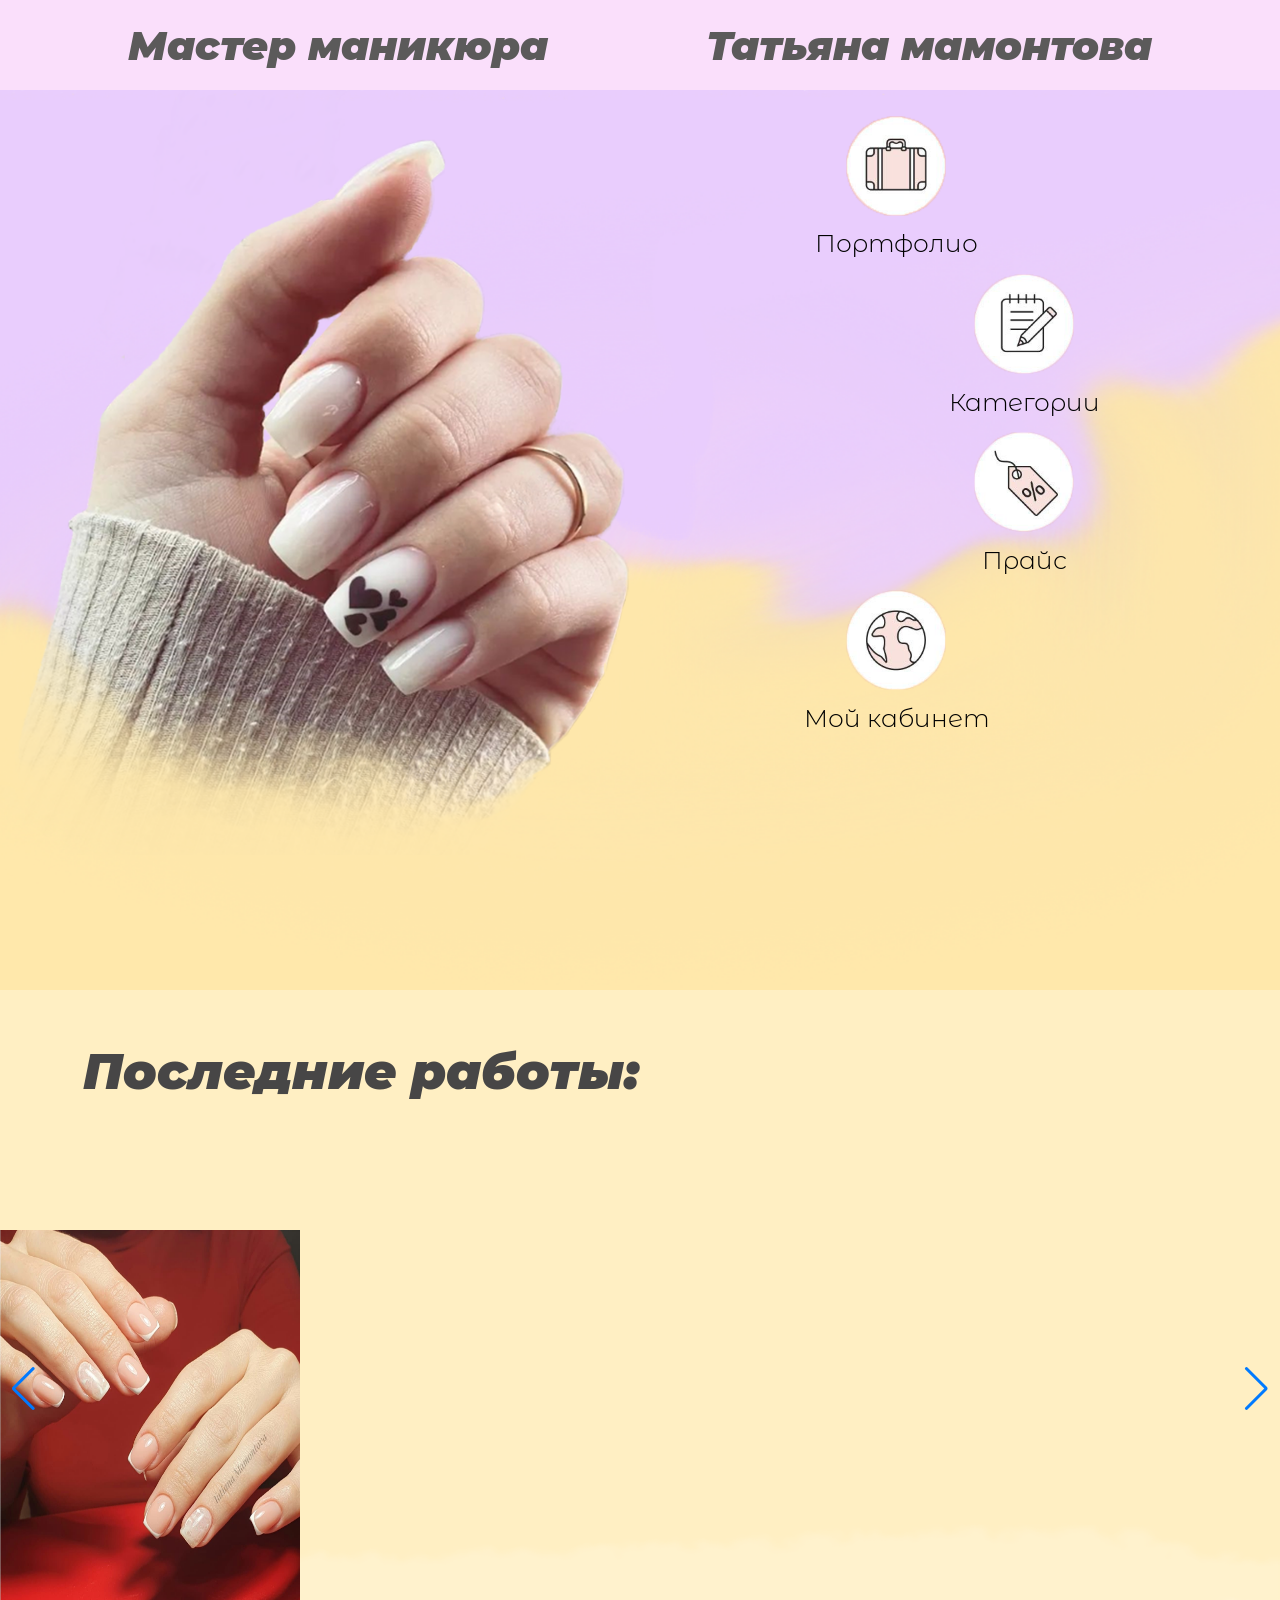
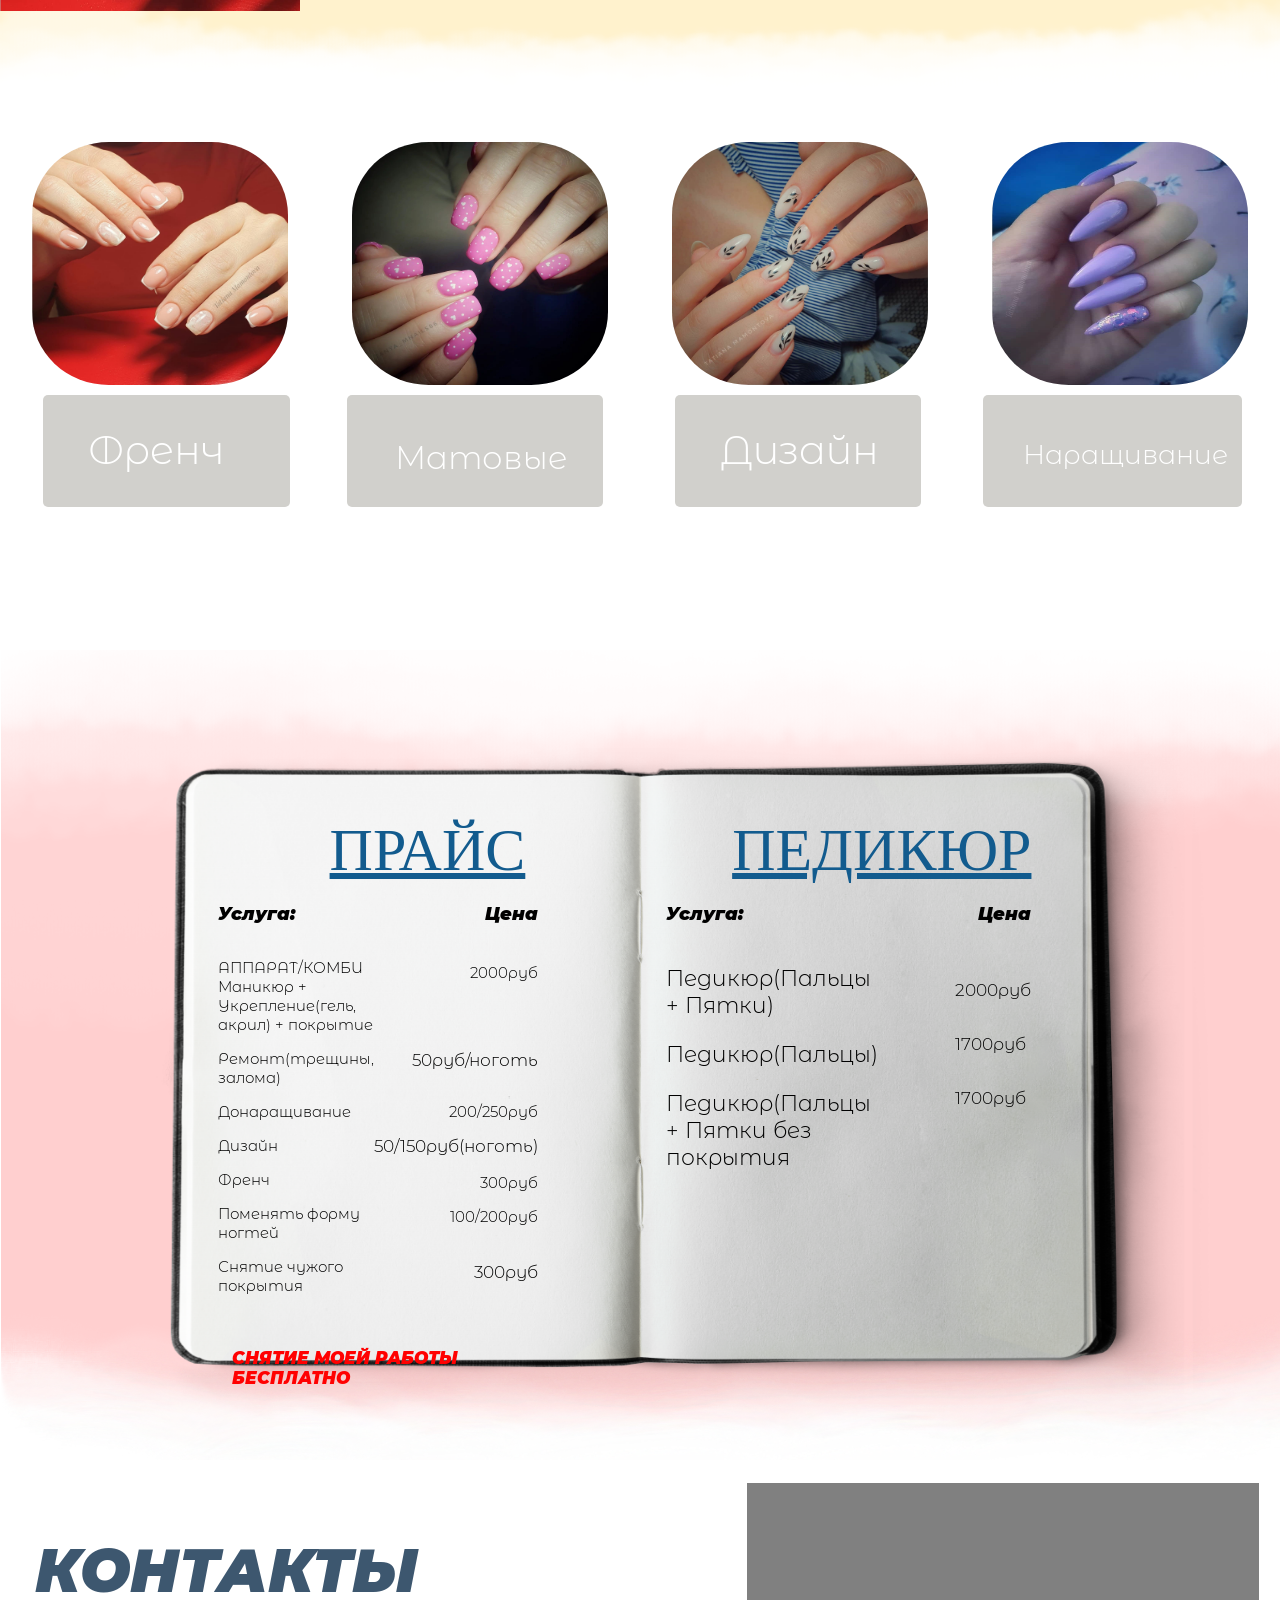
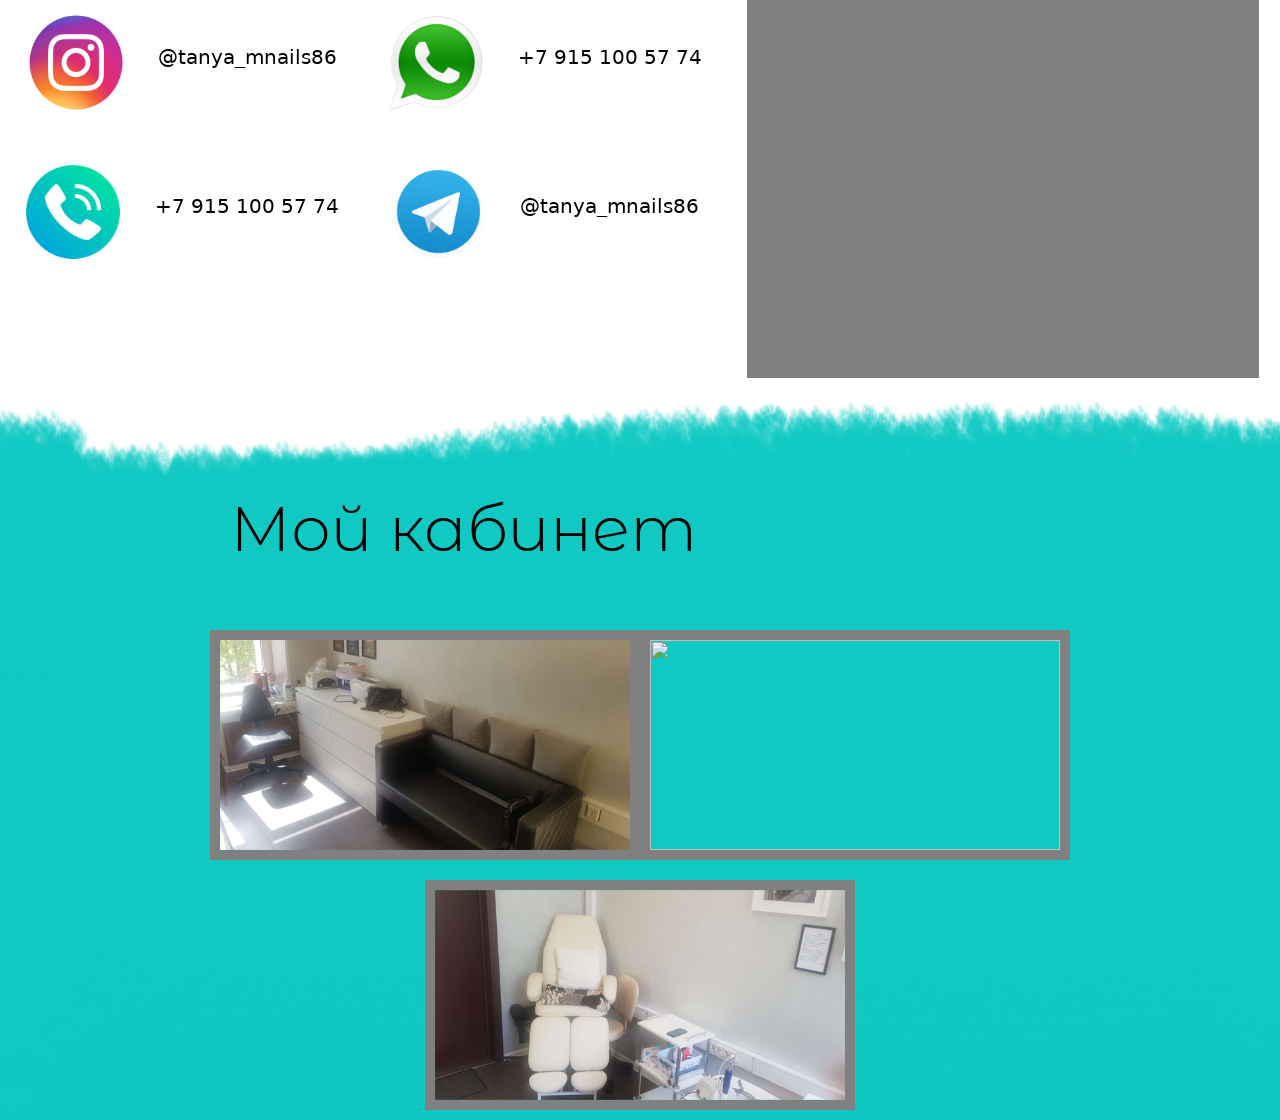
==== Сайт/index.html @ e518e5b2 "Add files via upload" ====
<!DOCTYPE html>
<html lang="en">
<head>
	<meta charset="UTF-8">
	<meta name="viewport" content="width=device-width, initial-scale=1.0">
	<link rel="stylesheet" type="text/css" href="css/style.css">
	<link rel="stylesheet" href="https://cdn.jsdelivr.net/npm/swiper@10/swiper-bundle.min.css"/>
	<title>Масетр маникюра Водный стадион</title>
    <script defer src="https://api-maps.yandex.ru/2.1/?lang=ru_RU&amp;apikey=<ваш API-ключ>" type="text/javascript"></script>
    <script defer src="script.js" type="text/javascript"></script>
    <script src="https://cdn.jsdelivr.net/npm/swiper@10/swiper-bundle.min.js"></script>
</head>
<body>
	<header id="header" class="header">
		<div class="main_block">
			<h1>Мастер маникюра</h1>
			<h2>Татьяна мамонтова</h2>
		</div>
	</header>

	<div class="main">
	<div class="nav_main">
		<div class="nav">
				<a href="#lastwork"><img src="assets/images/Portfolio.png"></a>
				<a class='maintxt' href="#lastwork">Портфолио</a>
				<a href="#cat"><img src="assets/images/Cat.png"></a>
				<a class='maintxt' href="#cat">Категории</a>
				<a href="#prise"><img src="assets/images/Prise.png"></a>
				<a class='maintxt' href="#prise">Прайс</a>
				<a href="#cont"><img src="assets/images/1.png"></a>
				<a class='maintxt' href="#cont">Мой кабинет</a>	
		</div>
	</div>

<div class="lastwork">
	<h3 id="lastwork">Последние работы:</h3>

<div class="swiper">

  <div class="swiper-wrapper">
    <!-- Slides -->
    <div class="swiper-slide" ><img src="assets/images/French.png"></div>
    <div class="swiper-slide"><img src="assets/images/French.png"></div>
    <div class="swiper-slide"><img src="assets/images/French.png"></div>
    <div class="swiper-slide"><img src="assets/images/French.png"></div>
    <div class="swiper-slide"><img src="assets/images/French.png"></div>
    <div class="swiper-slide"><img src="assets/images/French.png"></div>
    <div class="swiper-slide"><img src="assets/images/French.png"></div>
    <div class="swiper-slide"><img src="assets/images/French.png"></div>
    <div class="swiper-slide"><img src="assets/images/French.png"></div>
    ...
  </div>

  <div class="swiper-button-prev"></div>
  <div class="swiper-button-next"></div>


  <div class="swiper-scrollbar"></div>
</div>

</div>


<div class="category" id="cat">
	<div class="imgcat">
		<img src="assets/images/French.png">
		<img src="assets/images/Des.png">
		<img src="assets/images/Mat.png">
		<img src="assets/images/Nar.png">
	</div>
	<div class="buttoncat">
		<a href="#popup" class="button">Френч</a>
		<a href="#popup1" class="button">Матовые</a>
		<a href="#popup3" class="button">Дизайн</a>
		<a href="#popup2" class="button">Наращивание</a>
	</div>
			  <div id="popup" class="popup">
  <div class="popup_body">
    <div class="popup_content">
      <a class="close" href="#cat">X</a>
      <div class="popup_title">Френч</div>
      <div class="popup_con">
        <img src="Test.jpg" alt="" class="blocks">
        <img src="Test.jpg" alt="" class="blocks">
        <img src="Test.jpg" alt="" class="blocks">
        <img src="Test.jpg" alt="" class="blocks">
        <img src="Test.jpg" alt="" class="blocks">
        <img src="Test.jpg" alt="" class="blocks">
        <img src="Test.jpg" alt="" class="blocks">
        <img src="Test.jpg" alt="" class="blocks">
        <img src="Test.jpg" alt="" class="blocks">
        <img src="Test.jpg" alt="" class="blocks">
        <img src="Test.jpg" alt="" class="blocks">
        <img src="Test.jpg" alt="" class="blocks">
        <img src="Test.jpg" alt="" class="blocks">
        <img src="Test.jpg" alt="" class="blocks">
        <img src="Test.jpg" alt="" class="blocks">
      </div>
    </div>
  </div></div>
  		  <div id="popup1" class="popup">
  <div class="popup_body">
    <div class="popup_content">
      <a class="close" href="#cat">X</a>
      <div class="popup_title">Матовые</div>
      <div class="popup_con">
        <img src="Test.jpg" alt="" class="blocks">
        <img src="Test.jpg" alt="" class="blocks">
        <img src="Test.jpg" alt="" class="blocks">
        <img src="Test.jpg" alt="" class="blocks">
        <img src="Test.jpg" alt="" class="blocks">
        <img src="Test.jpg" alt="" class="blocks">
        <img src="Test.jpg" alt="" class="blocks">
        <img src="Test.jpg" alt="" class="blocks">
        <img src="Test.jpg" alt="" class="blocks">
        <img src="Test.jpg" alt="" class="blocks">
        <img src="Test.jpg" alt="" class="blocks">
        <img src="Test.jpg" alt="" class="blocks">
        <img src="Test.jpg" alt="" class="blocks">
        <img src="Test.jpg" alt="" class="blocks">
        <img src="Test.jpg" alt="" class="blocks">
      </div>
    </div>
  </div></div>
  		  <div id="popup3" class="popup">
  <div class="popup_body">
    <div class="popup_content">
      <a class="close" href="#cat">X</a>
      <div class="popup_title">Дизайн</div>
      <div class="popup_con">
        <img src="Test.jpg" alt="" class="blocks">
        <img src="Test.jpg" alt="" class="blocks">
        <img src="Test.jpg" alt="" class="blocks">
        <img src="Test.jpg" alt="" class="blocks">
        <img src="Test.jpg" alt="" class="blocks">
        <img src="Test.jpg" alt="" class="blocks">
        <img src="Test.jpg" alt="" class="blocks">
        <img src="Test.jpg" alt="" class="blocks">
        <img src="Test.jpg" alt="" class="blocks">
        <img src="Test.jpg" alt="" class="blocks">
        <img src="Test.jpg" alt="" class="blocks">
        <img src="Test.jpg" alt="" class="blocks">
        <img src="Test.jpg" alt="" class="blocks">
        <img src="Test.jpg" alt="" class="blocks">
        <img src="Test.jpg" alt="" class="blocks">
      </div>
    </div>
  </div></div>
  		  <div id="popup2" class="popup">
  <div class="popup_body">
    <div class="popup_content">
      <a class="close" href="#cat">X</a>
      <div class="popup_title">Наращивание</div>
      <div class="popup_con">
        <img src="Test.jpg" alt="" class="blocks">
        <img src="Test.jpg" alt="" class="blocks">
        <img src="Test.jpg" alt="" class="blocks">
        <img src="Test.jpg" alt="" class="blocks">
        <img src="Test.jpg" alt="" class="blocks">
        <img src="Test.jpg" alt="" class="blocks">
        <img src="Test.jpg" alt="" class="blocks">
        <img src="Test.jpg" alt="" class="blocks">
        <img src="Test.jpg" alt="" class="blocks">
        <img src="Test.jpg" alt="" class="blocks">
        <img src="Test.jpg" alt="" class="blocks">
        <img src="Test.jpg" alt="" class="blocks">
        <img src="Test.jpg" alt="" class="blocks">
        <img src="Test.jpg" alt="" class="blocks">
        <img src="Test.jpg" alt="" class="blocks">
      </div>
    </div>
  </div></div>
</div>

<div class="prise" id="prise">
	<div class="left_Book" >
		<h3 >ПРАЙС</h3>
	<div class="headprise">	
		<p>Услуга:</p>
		<p>Цена</p>
	</div>
	<div class="left1">
	<div class="left">
		<p>АППАРАТ/КОМБИ Маникюр + Укрепление(гель, акрил) + покрытие</p>
		<p>Ремонт(трещины, залома)</p>
		<p>Донаращивание</p>
		<p>Дизайн</p>
		<p>Френч</p>
		<p>Поменять форму ногтей</p>
		<p>Снятие чужого покрытия</p>
		<p>СНЯТИЕ МОЕЙ РАБОТЫ БЕСПЛАТНО</p>
	</div>
	<div class="priseleft">
		<p>2000руб</p>
		<p>50руб/ноготь</p>
		<p>200/250руб</p>
		<p>50/150руб(ноготь)</p>
		<p>300руб</p>
		<p>100/200руб</p>
		<p>300руб</p>
	</div></div>

</div>
	<div class="right_Book">
		<h3>ПЕДИКЮР</h3>
		<div class="headprise">	
		<p>Услуга:</p>
		<p>Цена</p>
	</div>
	<div class="right1">
	<div class="right">
		<p>Педикюр(Пальцы + Пятки)</p>
		<p>Педикюр(Пальцы)</p>
		<p>Педикюр(Пальцы + Пятки без покрытия</p>
	</div>
	<div class="priseright">
		<p>2000руб</p>
		<p>1700руб</p>
		<p>1700руб</p>
	</div></div></div>
</div>



	<div class="contacts" id="cont">
	<div class="colum">
		<h3>КОНТАКТЫ</h3>
	<div class="con">
	<img src="assets/images/Inst.png" alt="">
	<p>@tanya_mnails86</p></div>
	<div class="con">
	<img src="assets/images/Phone.png" alt="">
	<p>+7 915 100 57 74</p></div></div>
	<div class="colum">
	<div class="con">
	<img src="assets/images/Wh.png" alt="">
	<p>+7 915 100 57 74</p></div>
	<div class="con">
	<img src="assets/images/Tel.png" alt="">
	<p>@tanya_mnails86</p></div></div>
	<div id="map"></div>
	</div>
	<div class="MyCab">
		<h3>Мой кабинет</h3>
		<div class="imagin">
		<div class="first">
		<img src="assets/images/3_1.png" alt="">
		<img src="assets/images/3_2.png" alt=""></div>
		<img src="assets/images/3_3.png" alt=""></div>
	</div>
	</div>
	</div>
</body>
</html>
---- Сайт/css/style.css ----
h1,h2,h3,h4,h5{
	margin: 0;
}
html{scroll-behavior: smooth}
@font-face{
	font-family: "Montserrat";
	src: url("../fonts/Montserrat-BlackItalic.ttf");
}

@font-face{
	font-family: "MontserratAlternates";
	src: url("../fonts/MontserratAlternates-Light.ttf");
}

@font-face{
	font-family: "Montserrat-Bold";
	src: url("../fonts/MontserratAlternates-Bold.ttf");
}
@font-face{
	font-family: "Dejavusans";
	src: url("../fonts/dejavusans.ttf");
}

@font-face{
	font-family: "786";
	src: url("../fonts/786-font.ttf");
}



.header{
	width: 100%;

	position: absolute;
	top:0;
	left: 0;
	right: 0;
}

.main{
	width: 100%;

	position: absolute;
	top:10%;
	left: 0;
	right: 0;
}

.main_block{
	display: flex;
	width: 100%;
	height: 10vh;
	background: #fadffb;
	justify-content: space-between;
	align-items: center;
}

.main_block h1{
	font: 40px Montserrat;
	color: #5b5a5a;
	padding-left: 10%;
}

.main_block h2{
	font: 40px "Montserrat", cursive;
	color: #5b5a5a;
	padding-right: 10%;
}

.nav_main{
	width: 100%;
	height: 100vh;
	background: url("../assets/images/bg.png") center no-repeat;
	background-size: cover;
}

.nav{
	position: absolute;
	padding-left: 50%;
	padding-top: 2%;
	width: 50%;
	height: 70vh;
	display: flex;
	align-items: center;
	flex-direction: column;
	justify-content: space-between;
}


.nav :nth-child(1), .nav :nth-child(2), .nav :nth-child(7), .nav :nth-child(8){
	padding-right: 40%;
}

.nav .maintxt{
	text-decoration: none;
	font: 25px "MontserratAlternates";
	color:#000000;
	margin-top: 1%;
	padding-bottom: 2%;
}

.lastwork{
	width: 100%;
	height: 100vh;
	background: url("../assets/images/bg2.png") top no-repeat;
	background-size: cover;
	background-size: 100% 100%;
}

.lastwork h3{
	font: 50px "Montserrat", cursive;
	color:#474646;
	padding-top: 4%;
	padding-left: 6.5%;
	padding-bottom: 8%;
}

.lastwork_img{
	width: 100%;
	display: flex;
	align-items: center;
	justify-content: space-around;
}

.lastwork img{
	margin-top: 5%;
	width: 380px;
	height: 470px;
}

.category{
	width: 100%;
	height: 50vh;
	display: flex;
	flex-flow: column wrap;
	align-content: center space-between;
}

.imgcat{
	display: flex;
	justify-content: space-around;
	padding-top: 2.5%;
}

.imgcat img{
	width: 16%;
	height: 30vh;
  border-radius: 30%;
}


.buttoncat{
	display: flex;
	justify-content: space-around;
}


.buttoncat .button{
	text-decoration: none;
	font: 50px "MontserratAlternates";
	color:white;
	margin-top: 10px;
	display: inline-block;
	background-color: #d1d0cc;
	padding: 30px 0px 30px 55px;
	margin-left: 25px;
	border-radius: 5px;
	border: none;
	user-select: none;
	width: 12.4%;
}

.buttoncat .button:nth-child(even){
	font: 32.5px "MontserratAlternates";
	margin-top: 10px;
	display: inline-block;
	background-color: #d1d0cc;
	padding: 43px 8px 30px 60px;
	border-radius: 5px;
	border: none;
	user-select: none;
	width: 12.4%;
}

.buttoncat .button:last-child{
	font: 32.5px "MontserratAlternates";
	margin-top: 10px;
	display: inline-block;
	background-color: #d1d0cc;
	padding: 43px 37.5px 30px 37.5px;
	border-radius: 5px;
	border: none;
	user-select: none;
	width: 12.4%;
}




.buttoncat .button:hover{
	background-color: #c8c7c4;

}

.prise{
	display: flex;
	height: 120vh;
	width: 100%;
	background: url("../assets/images/bg3_1.png") top no-repeat;
	background-size: 100% 100%;
}
.left1{
	display: flex;
}

.right1{
	display: flex;
}
.priseleft{
	padding-top: 5px;
	display: flex;
	flex-flow: column;
	align-items: end;
}

.priseright{
	padding-top: 20px;
	display: flex;
	flex-flow: column wrap;
}

.priseleft p{
	font: 17px "MontserratAlternates";
}


.priseleft p:nth-child(2){
	position: relative;
	margin-top: 65px;
	font: 17px "MontserratAlternates";
}


.priseleft p:nth-child(4){
	position: relative;
	margin-top: 6px;
	font: 17px "MontserratAlternates";
}

.priseleft p:last-child{
	position: relative;
	margin-top: 5px;
	font: 17px "MontserratAlternates";
}

.priseright p{
	font: 17px "MontserratAlternates";
}

.left_Book{
	width: 26%;
	display: flex;
	flex-flow: column wrap;
	margin-top: 13%;
	margin-left: 17%;
}

.prise h3{
	font: 60px "MontserratAlternates-Bold";
	text-decoration: underline;
	color:#125b8e;
	padding-left: 33%;
}

.left_Book h3{
	padding-left: 35%;
}

.right_Book h3{
	padding-left: 25%;
}

.right_Book{
	width: 26%;
	display: flex;
	flex-flow: column wrap;
	margin-top: 13%;
	margin-left: 10%;
}

.left p{
	font: 22px "MontserratAlternates";
}
.right p{
	font: 22px "MontserratAlternates";
	width: 70%;
}

.left p:last-child{
	font: 22px "Montserrat";
	color: #ff0101;
	padding-left: 9%;
	padding-top: 23%;
	width: 200%;
}


.headprise{
	display: flex;
	justify-content: space-between;
}

.headprise p{
	font: 18px "Montserrat", cursive;
}



#map{
	height: 55vh;
	width: 40%;
	background-color: grey;
}

.contacts{
	display: flex;
	height: 60vh;
	width: 100%;
	align-items: center;
	justify-content: space-around;
	background-size: 100% 100%;
}



.colum {
  display: flex;
  flex-flow: column wrap;
  	justify-content: center;
  	align-items: center;
  	height: 60vh;
	width: 25%;
}

.colum p{
	margin-top: 10%;
	margin-left: 10%;
}

.colum h3{
	position: absolute;
	font: 60px "Montserrat", cursive;
	color: #3d576f;
	margin-bottom: 20%;
}


.con p{
	font: 20px "Dejavusans";
}


.con{
	display: flex;
	justify-content: center;
	height: 13vh;
	width: 100%;
	margin-top: 10%;
}


.MyCab{
	display: flex;
	flex-wrap: wrap;
	height: 80vh;
	width: 100%;

	background: url("../assets/images/bg4.png") top no-repeat;
	background-size: 100% 100%;
}



.newstring{
	width: 100%;
}

.newstring1{
	width: 100%;
	height: 5vh;
}

.imagin{
	width: 100%;
	display: flex;
	flex-wrap: wrap;
	align-items: center;
	justify-content: center;
	
}

.first{
	display: flex;
	justify-content: center;
	width: 100%;
}
.imagin img{
	width: 580px;
	height: 280px;
	border: 10px solid gray;
}


.MyCab h3{
	font: 63px "MontserratAlternates";
	padding-top: 4%;
	padding-left: 18%;
	padding-bottom: 1%;
}

.swiper {
  width: 100%;
  height: 500px;
}


.swiper-slide img:hover{
	border: 3px solid black;
	width: 400px;
	height: 490px;
}

.french{
	position: absolute;
	
}

.popup{
  position: fixed;
  width: 100%;
  height: 100vh;
  background-color: rgba(0, 0, 0, 0.5);
  top:0;
  left: 0;
  opacity: 0;
  visibility: hidden;
  transition: all 0.45s ease 0s;
    overflow-y: auto;
  overflow-x: hidden;
  z-index: 1;
}

.popup_body{
  min-height: 100%;
  display: flex;
  align-items: center;
  justify-content: center;
  padding: 10px 10px;
}

.popup_content{
  background-color:white;
  width: 75%;
    overflow-y: auto;
  overflow-x: hidden;
  height: 90vh;
  border-radius: 20px;
  position: relative;
}

.close{
  position: absolute;
  right: 20px;
  top: 20px;
  color: black;
  text-decoration: none;
  font-size: 20px;
}



.popup:target{
  opacity: 1;
  visibility: visible;
}

.popup_title{
	font: 50px "786";
	margin-top: 10px;
  display: flex;
  justify-content: center;
  align-items: center;
  height: 90px;
  width: 100%;
}

.popup_con{
  display: flex;
  justify-content: space-around;
  flex-flow: row wrap;
  width: 100%;
}

.popup_con img{
  margin-top: 30px;
}


.blocks{
  width: 250px;
  height: 340px;
}

@media only screen and (max-width: 1680px){
	.buttoncat .button:last-child{
		font-size: 30px;
			padding-left: 20px;
			padding-right: 33px;
			margin-right: 20px;
		}
		.buttoncat .button:nth-child(3){
			font-size: 40px;
		}
		.buttoncat .button:first-child{
			font-size: 40px;
		}
		.colum h3{
			margin-top: -100px;
		}
		.priseleft p:first-child{
			margin-bottom: 65px;
		}
		.priseleft p:last-child{
			padding-top: 30px;
		}
}

@media only screen and (max-width: 1280px){
		.main_block{
			display: flex;
			justify-content: space-between;
		}
		.swiper-slide img{
			height: 400px;
			width: 300px;
		}

	.swiper-slide img:hover{
	border: 3px solid black;
	width: 320px;
	height: 420px;
}
.swiper {
  width: 100%;
  height: 450px;
}
.lastwork{
	width: 100%;
	height: 80vh;
}

.imgcat img{
	width: 20%;
	height: 27vh;
}
.buttoncat .button{
	padding: 30px 43px 30px 45px;
}

.buttoncat .button:nth-child(2){
	padding: 43px 50px 30px 48px;
	margin-left: 20px;
	margin-right: 10px;
}
.buttoncat .button:last-child{
	font: 27px "MontserratAlternates";
	padding: 43px 60px 30px 40px;
}
.prise{
	height: 90vh;
}

.left p{
	font: 17px "MontserratAlternates";
}
.priseleft p{
	font: 17px "MontserratAlternates";
}
.left_Book{
	width: 25%;
}
		.priseleft p:first-child{
			margin-bottom: 9px;
		}
		.priseleft p:last-child{
			padding-top: 1px;
		}
		.priseleft p:nth-child(4){
			margin-top: 0px;
		}
		.priseleft p:nth-child(5){
			margin-top: 0px;
		}
		.priseleft p:nth-child(6){
			margin-top: 0px;
		}
		.priseleft p:nth-child(7){
			margin-top: 20px;
		}
		.left p:last-child{
	font: 17px "Montserrat";
}

.right_Book h3{
	padding-left: 20%;
}
.con img{
	width: 100px;
	height: 100px;
}
.contacts h3{
	margin-left:7%;
	margin-top: -10%;
}
.nav{
	padding-left:55%;}
.MyCab h3{
	margin-top: 3%;
}
}

@media only screen and (max-width: 1366px){
	.nav img{
		width: 100px;
		height: 100px;
	}

	.swiper-slide img{
			height: 400px;
			width: 300px;
		}
	.swiper-slide img:hover{
	border: 3px solid black;
	width: 320px;
	height: 420px;
}
.lastwork h3{
	padding-bottom: 5%;}
.swiper {
  width: 100%;
  height: 445px;
}
.category{
	height: 60vh;
}

.buttoncat .button{
	padding: 30px 43px 30px 45px;
}

.buttoncat .button:nth-child(2){
	padding: 43px 50px 30px 48px;
	margin-left: 20px;
	margin-right: 10px;
}
.buttoncat .button:last-child{
	font: 27px "MontserratAlternates";
	padding: 43px 60px 30px 40px;
}


.left p{
	font: 15px "MontserratAlternates";
}
.priseleft p{
	font: 15px "MontserratAlternates";
}
.left_Book{
	width: 25%;
}
		.priseleft p:first-child{
			margin-bottom: 3px;
		}
		.priseleft p:last-child{
			padding-top: 1px;
		}
		.priseleft p:nth-child(4){
			margin-top: 0px;
		}
		.priseleft p:nth-child(5){
			margin-top: 0px;
		}
		.priseleft p:nth-child(6){
			margin-top: 0px;
		}
		.priseleft p:nth-child(7){
			margin-top: 20px;
		}
		.left p:last-child{
	font: 17px "Montserrat";
}
.contacts h3{
	margin-left:7%;
	margin-top: -5%;
}
.imagin img{
	width: 410px;
	height: 210px;
	border: 10px solid gray;
}


@media only screen and (max-width: 1280px) and (max-height: 800px){
	.prise{
		height: 110vh;
		width: 100%;
	}

		.left p:last-child{
	font: 17px "Montserrat";
	width: 250%;
}

.left_Book{
	width: 28%;
}
.right_Book{
		margin-left: 7%;
}
		.swiper-slide img{
			height: 300px;
			width: 200px;
		}

	.swiper-slide img:hover{
	border: 3px solid black;
	width: 220px;
	height: 320px;
}
.swiper {
  width: 100%;
  height: 350px;
}

body{overflow-x:hidden;}
}


@media only screen and (max-width: 1024px){

.main_block h2{
	font-size: 30px;
}
.main_block h1{
	font-size: 30px;
}
.category{
	width: 100%;
	height: 50vh;
	display: block;
}
.imgcat img{
	display: block;
	width: 20%;
	height:20vh;
  border-radius: 30%;
}
.buttoncat .button{
	padding: 25px 38px 25px 38px;
}

.buttoncat .button:last-child{
	font: 24px "MontserratAlternates";
	padding: 37px 60px 30px 20px;
}
.buttoncat .button:nth-child(2){
	font-size: 30px;
	padding: 35px 60px 30px 30px;
}
.buttoncat .button:nth-child(3){
	font-size: 30px;
	padding: 35px 30px 30px 45px;
}

.popup_con img{
  margin-top: 30px;
  width: 26%;
  height: 30vh;
}

.popup_con{
  display: flex;
  justify-content: space-around;
  flex-flow: row wrap;
  width: 100%;
}

.left_Book h3{
	padding-left: 25%;
}
.right_Book h3{
	padding-left: 8%;
}
.priseleft p:nth-child(5){
	margin-top: -5px;
}

.left p:last-child{
	font-size: 15px;
}
.contacts h3{
	font-size: 40px;
	margin-left:7%;
	margin-top: -10%;
}

.con p{
	font-size: 14px;
}

.con img{
	width: 75px;
	height: 75px;
}

.MyCab img{
	width: 400px;
	height: 200px;
}
}

@media only screen and (max-width: 640px) and (max-height:960px){
.main_block{height: 5vh;}
.main_block h1{font-size: 20px}
.main_block h2{font-size: 20px}
.main{
	top:5%;
}
.nav_main{

background: url("../assets/images/bg.png") 30% center no-repeat;
	}
.nav{
	position: absolute;
	padding-left: 25%;
	padding-top: 2%;
	width: 100%;
	height: 70vh;
	display: flex;
	align-items: center;
	justify-content: space-between;
}
.nav :nth-child(2), .nav :nth-child(4), .nav :nth-child(3), .nav :nth-child(5), .nav :nth-child(6){
	padding-right: 60%;
}
.nav :nth-child(1), .nav :nth-child(2), .nav :nth-child(7), .nav :nth-child(8){
	padding-right: 10%;
}
}
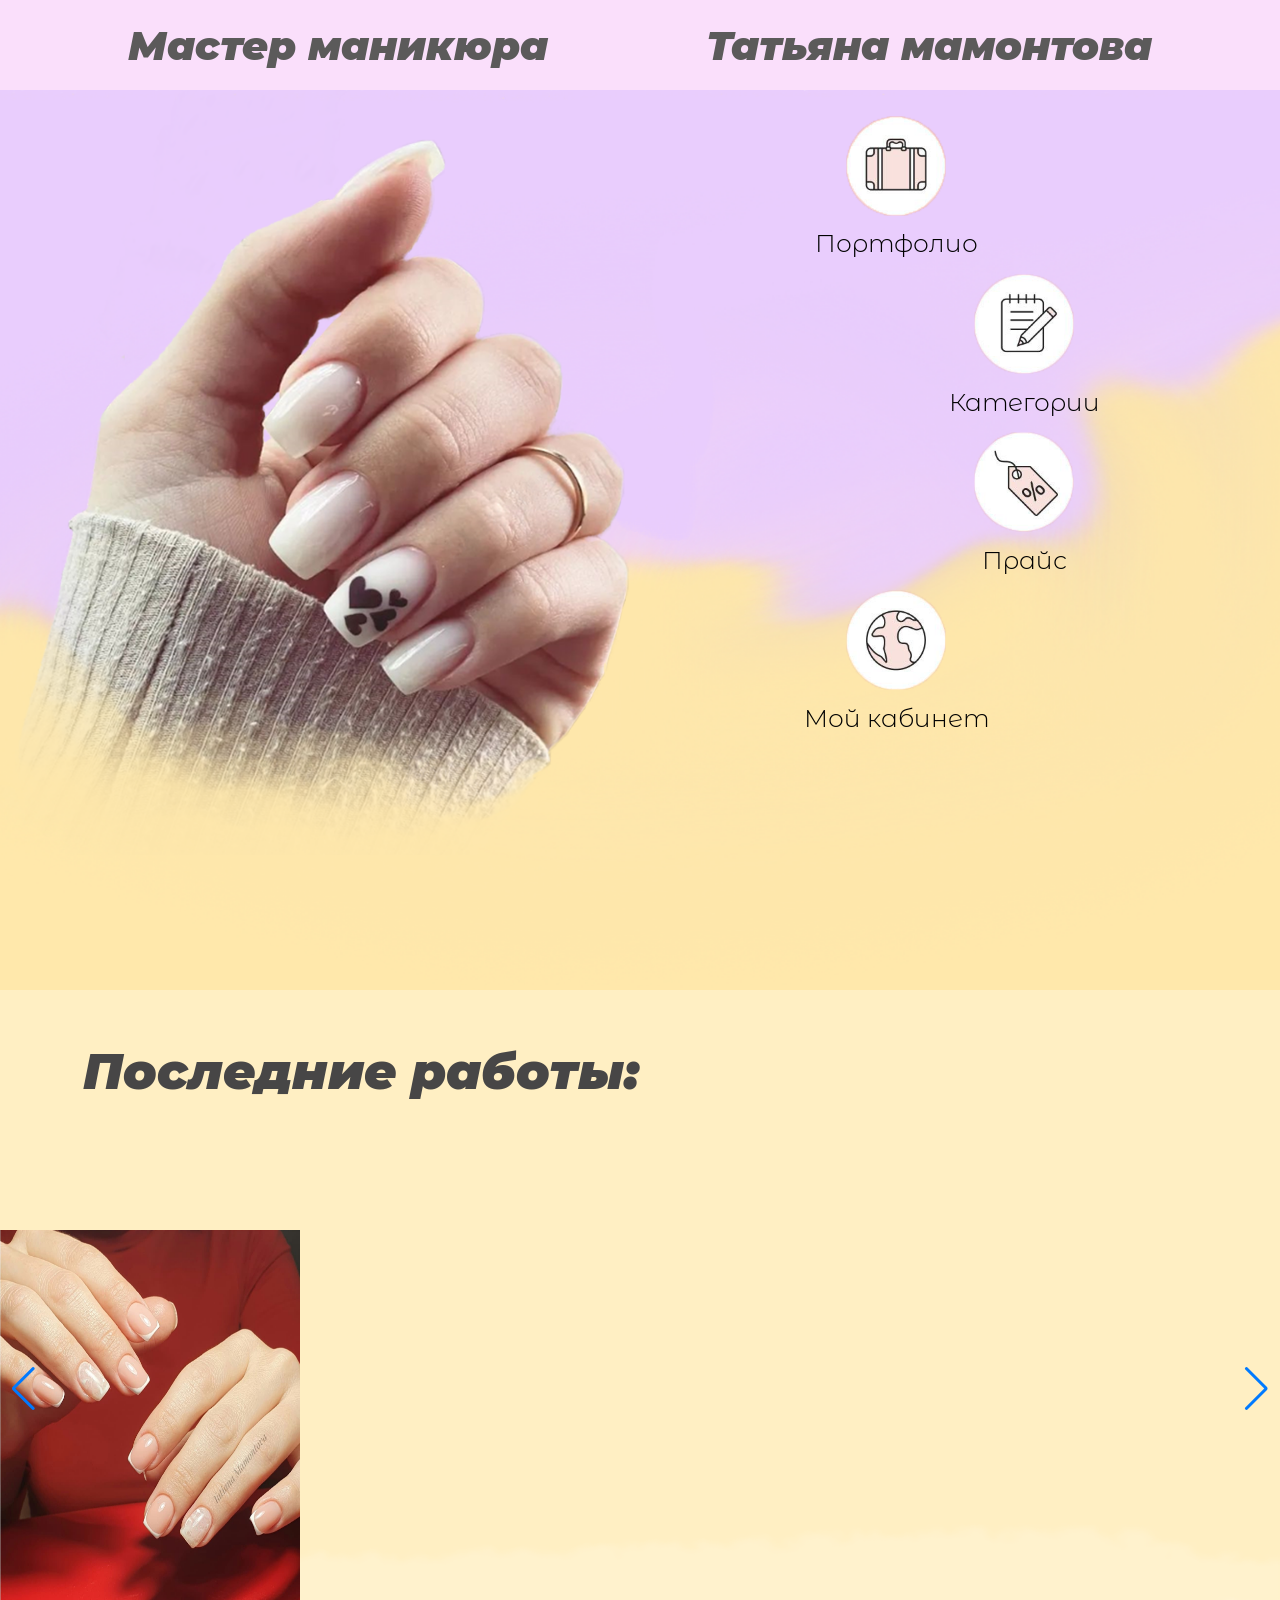
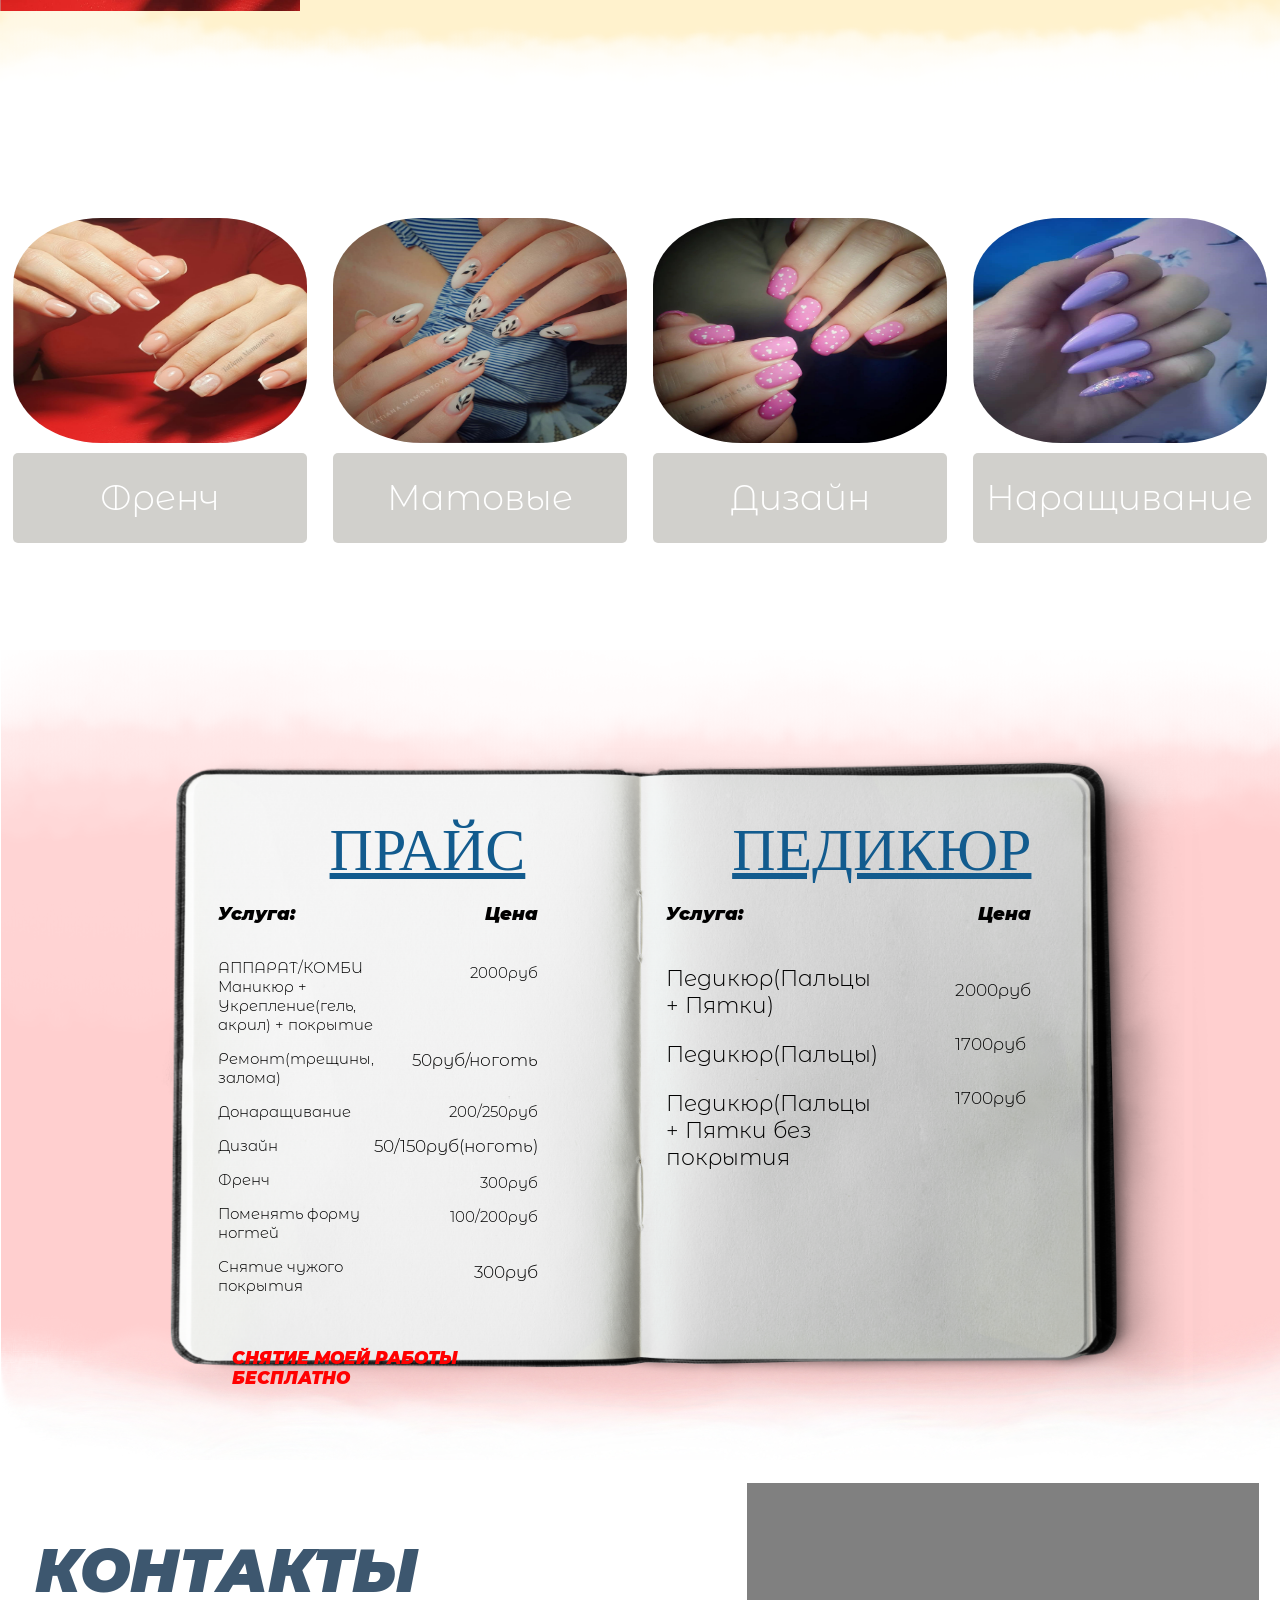
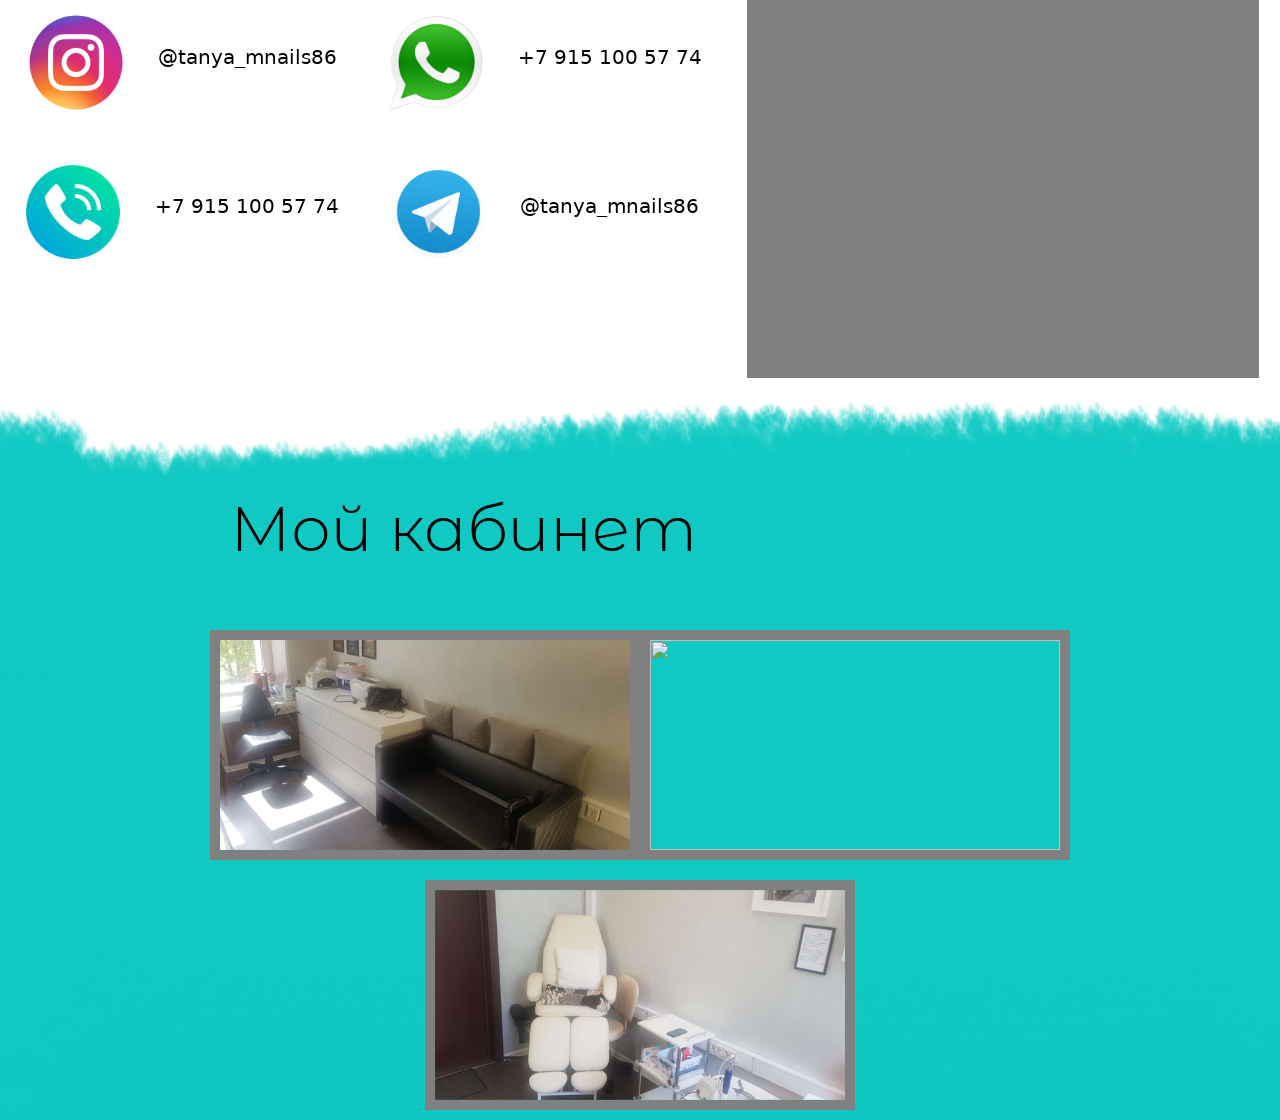
==== commit 2e2120d6: "Add files via upload" ====
--- a/Сайт/index.html
+++ b/Сайт/index.html
@@ -19,6 +19,7 @@
 	</header>
 
 	<div class="main">
+	<div class="mobile-background"></div>
 	<div class="nav_main">
 		<div class="nav">
 				<a href="#lastwork"><img src="assets/images/Portfolio.png"></a>
@@ -32,7 +33,7 @@
 		</div>
 	</div>
 
-<div class="lastwork">
+<div class="lastwork" id="lastwork">
 	<h3 id="lastwork">Последние работы:</h3>
 
 <div class="swiper">
@@ -62,7 +63,7 @@
 
 
 <div class="category" id="cat">
-	<div class="imgcat">
+<!--	<div class="imgcat">
 		<img src="assets/images/French.png">
 		<img src="assets/images/Des.png">
 		<img src="assets/images/Mat.png">
@@ -73,11 +74,32 @@
 		<a href="#popup1" class="button">Матовые</a>
 		<a href="#popup3" class="button">Дизайн</a>
 		<a href="#popup2" class="button">Наращивание</a>
+	</div> !-->
+
+		<div class="catblockx">
+		<img src="assets/images/French.png" alt="">
+		<button href="#popup" id="button1" class="button">Френч</a>
+	</div>
+
+	<div class="catblockx">
+		<img src="assets/images/Mat.png" alt="">
+		<button href="#popup" class="button">Матовые</button>
+	</div>
+
+
+	<div class="catblockx">
+		<img src="assets/images/Des.png" alt="">
+		<button href="#popup" class="button">Дизайн</a>
+	</div>
+
+	<div class="catblockx">
+		<img src="assets/images/Nar.png" alt="">
+		<button href="#popup" class="button">Наращивание</a>
 	</div>
 			  <div id="popup" class="popup">
   <div class="popup_body">
     <div class="popup_content">
-      <a class="close" href="#cat">X</a>
+      <button class="close" onclick="Closed()">X</button>
       <div class="popup_title">Френч</div>
       <div class="popup_con">
         <img src="Test.jpg" alt="" class="blocks">
@@ -101,7 +123,7 @@
   		  <div id="popup1" class="popup">
   <div class="popup_body">
     <div class="popup_content">
-      <a class="close" href="#cat">X</a>
+      <a class="close" href="">X</a>
       <div class="popup_title">Матовые</div>
       <div class="popup_con">
         <img src="Test.jpg" alt="" class="blocks">
@@ -125,7 +147,7 @@
   		  <div id="popup3" class="popup">
   <div class="popup_body">
     <div class="popup_content">
-      <a class="close" href="#cat">X</a>
+      <a class="close" href="">X</a>
       <div class="popup_title">Дизайн</div>
       <div class="popup_con">
         <img src="Test.jpg" alt="" class="blocks">
@@ -149,7 +171,7 @@
   		  <div id="popup2" class="popup">
   <div class="popup_body">
     <div class="popup_content">
-      <a class="close" href="#cat">X</a>
+      <a class="close" href="">X</a>
       <div class="popup_title">Наращивание</div>
       <div class="popup_con">
         <img src="Test.jpg" alt="" class="blocks">
--- a/Сайт/css/style.css
+++ b/Сайт/css/style.css
@@ -129,75 +129,67 @@
 }
 
 .category{
-	width: 100%;
-	height: 50vh;
-	display: flex;
-	flex-flow: column wrap;
-	align-content: center space-between;
-}
-
-.imgcat{
-	display: flex;
+	display: flex;
+	width: 100%;
+	height: 60vh;
+	align-items: center;
 	justify-content: space-around;
-	padding-top: 2.5%;
-}
-
-.imgcat img{
-	width: 16%;
+}
+
+.catblockx img{
+	width: 100%;
 	height: 30vh;
   border-radius: 30%;
 }
 
-
-.buttoncat{
-	display: flex;
-	justify-content: space-around;
-}
-
-
-.buttoncat .button{
+.catblockx{
+	display: flex;
+	flex-direction: column;
+	flex-wrap: wrap;
+}
+
+.catblockx .button{
+	margin-top: 10%;
+}
+
+.button{
+	display: flex;
+	align-items: center;
+	justify-content: center;
+	height: 10vh;
 	text-decoration: none;
 	font: 50px "MontserratAlternates";
 	color:white;
 	margin-top: 10px;
 	display: inline-block;
 	background-color: #d1d0cc;
-	padding: 30px 0px 30px 55px;
-	margin-left: 25px;
 	border-radius: 5px;
 	border: none;
 	user-select: none;
-	width: 12.4%;
-}
-
-.buttoncat .button:nth-child(even){
-	font: 32.5px "MontserratAlternates";
+	width: 100%;
+}
+
+.button:last-child{
+	display: flex;
+	align-items: center;
+	justify-content: center;
+	height: 10vh;
+	text-decoration: none;
+	font: 40px "MontserratAlternates";
+	color:white;
 	margin-top: 10px;
 	display: inline-block;
 	background-color: #d1d0cc;
-	padding: 43px 8px 30px 60px;
 	border-radius: 5px;
 	border: none;
 	user-select: none;
-	width: 12.4%;
-}
-
-.buttoncat .button:last-child{
-	font: 32.5px "MontserratAlternates";
-	margin-top: 10px;
-	display: inline-block;
-	background-color: #d1d0cc;
-	padding: 43px 37.5px 30px 37.5px;
-	border-radius: 5px;
-	border: none;
-	user-select: none;
-	width: 12.4%;
-}
-
-
-
-
-.buttoncat .button:hover{
+	width: 100%;
+}
+
+
+
+
+.button:hover{
 	background-color: #c8c7c4;
 
 }
@@ -423,7 +415,9 @@
   height: 500px;
 }
 
-
+.mobile-background{
+	visibility: hidden;
+}
 .swiper-slide img:hover{
 	border: 3px solid black;
 	width: 400px;
@@ -461,7 +455,7 @@
 .popup_content{
   background-color:white;
   width: 75%;
-    overflow-y: auto;
+  overflow-y: auto;
   overflow-x: hidden;
   height: 90vh;
   border-radius: 20px;
@@ -469,15 +463,27 @@
 }
 
 .close{
-  position: absolute;
-  right: 20px;
-  top: 20px;
+  position: fixed;
+  right: 16%;
+  top: 10%;
   color: black;
   text-decoration: none;
   font-size: 20px;
-}
-
-
+  background: none;
+  border: none;
+}
+
+.close:hover{
+	cursor: pointer;
+  position: fixed;
+  right: 16%;
+  top: 10%;
+  color: black;
+  text-decoration: none;
+  font-size: 30px;
+  background: none;
+  border: none;
+}
 
 .popup:target{
   opacity: 1;
@@ -502,7 +508,8 @@
 }
 
 .popup_con img{
-  margin-top: 30px;
+  margin-top: 15px;
+  margin-bottom: 15px;
 }
 
 
@@ -559,23 +566,23 @@
 	height: 80vh;
 }
 
-.imgcat img{
-	width: 20%;
-	height: 27vh;
-}
-.buttoncat .button{
-	padding: 30px 43px 30px 45px;
-}
-
-.buttoncat .button:nth-child(2){
-	padding: 43px 50px 30px 48px;
-	margin-left: 20px;
-	margin-right: 10px;
-}
-.buttoncat .button:last-child{
-	font: 27px "MontserratAlternates";
-	padding: 43px 60px 30px 40px;
-}
+.catblockx img{
+width: 100%;
+height: 25vh;
+}
+
+.catblockx{
+	width: 23%;
+}
+.button:last-child{
+	font-size: 35px;
+}
+
+body{
+	overflow-x: hidden;
+}
+
+
 .prise{
 	height: 90vh;
 }
@@ -756,30 +763,20 @@
 }
 .category{
 	width: 100%;
-	height: 50vh;
+	height: 100vh;
 	display: block;
 }
-.imgcat img{
-	display: block;
-	width: 20%;
-	height:20vh;
-  border-radius: 30%;
-}
-.buttoncat .button{
-	padding: 25px 38px 25px 38px;
-}
-
-.buttoncat .button:last-child{
-	font: 24px "MontserratAlternates";
-	padding: 37px 60px 30px 20px;
-}
-.buttoncat .button:nth-child(2){
-	font-size: 30px;
-	padding: 35px 60px 30px 30px;
-}
-.buttoncat .button:nth-child(3){
-	font-size: 30px;
-	padding: 35px 30px 30px 45px;
+
+.catblockx{
+	display: flex;
+	width: 30%;
+}
+
+
+.category{
+	display: flex;
+	flex-direction: column;
+	flex-wrap: wrap;
 }
 
 .popup_con img{
@@ -836,8 +833,14 @@
 .main{
 	top:5%;
 }
+.mobile-background{
+	width: 100%;
+	height: 100vh;
+	visibility: visible;
+	position: absolute;
+	background-color: rgba(0, 0, 0, 0.3);
+}
 .nav_main{
-
 background: url("../assets/images/bg.png") 30% center no-repeat;
 	}
 .nav{
@@ -851,9 +854,113 @@
 	justify-content: space-between;
 }
 .nav :nth-child(2), .nav :nth-child(4), .nav :nth-child(3), .nav :nth-child(5), .nav :nth-child(6){
-	padding-right: 60%;
+	margin-right: 60%;
+	padding-right: 0px;
+	color: white;
 }
 .nav :nth-child(1), .nav :nth-child(2), .nav :nth-child(7), .nav :nth-child(8){
-	padding-right: 10%;
-}
-}
+	margin-right: 10%;
+	padding-right: 0px;
+	color: white;
+}
+
+
+
+.prise{
+	height: 80vh;
+	background-size: 155%;
+}
+.left_Book h3{
+	font-size: 40px;
+}
+.left_Book{
+	padding-left: 0%;
+	margin-left: 0%;
+	width: 50%;
+	margin-top: 17%;
+}
+
+.headprise p{
+	font-size: 15px;
+}
+
+.left{
+	padding-left: 0%;
+}
+
+.left p:last-child{
+	color: #ff0101;
+	padding-left: 3%;
+	padding-top: 8%;
+	width: 200%;
+}
+
+.right_Book h3{
+	font-size: 40px;
+}
+
+.right_Book{
+	margin-top: 17%;
+	padding-left: 0%;
+	margin-left: 2%;
+}
+
+.right p{
+	font-size: 17px;
+}
+
+.priseright{
+	margin-top: -7%;
+	margin-left: 5%;
+}
+
+.contacts{
+	display: flex;
+	flex-wrap: wrap;
+	align-items: start;
+}
+.colum{
+	width: 50%;
+	height: auto;
+	margin-top: -10%;
+}
+
+.colum h3{
+	margin-top: -33%;
+}
+#map{
+	width: 100%;
+}
+
+.con p{
+	font-size: 20px;
+}
+
+.MyCab{
+	margin-top: 35%;
+}
+
+.MyCab h3{
+	margin-top: 6%;
+}
+
+.first img:nth-child(1), .first img:nth-child(2){
+	width: 50%;
+}
+
+
+
+.category{
+	height: auto;
+}
+
+.popup{
+	width: 80%;
+	height: 100vh;
+}
+
+body{
+	overflow-x: none;
+}
+
+}
